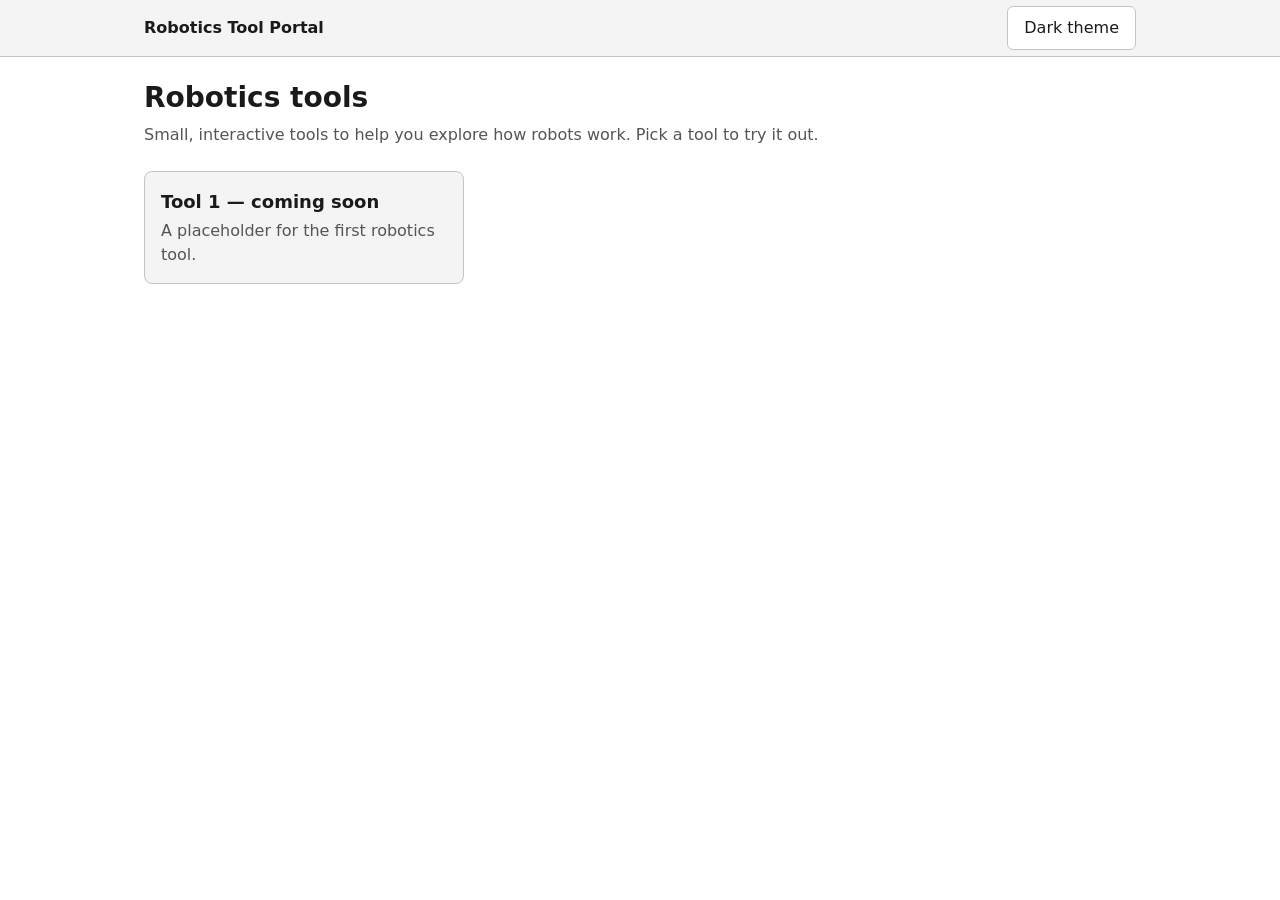
==== index.html @ 7a796272 "Build phase 1 portal with placeholder tool page Homepage with a tool-card grid, shared header with a" ====
<!doctype html>
<html lang="en">
<head>
  <meta charset="utf-8">
  <meta name="viewport" content="width=device-width, initial-scale=1">
  <title>Robotics Tool Portal</title>
  <link rel="stylesheet" href="css/style.css">
  <script src="js/theme.js"></script>
</head>
<body>
  <header class="site-header">
    <div class="container">
      <a class="site-title" href="index.html">Robotics Tool Portal</a>
      <button id="theme-toggle" class="theme-toggle" type="button" aria-pressed="false">Dark theme</button>
    </div>
  </header>

  <main class="container">
    <h1>Robotics tools</h1>
    <p class="intro">Small, interactive tools to help you explore how robots work. Pick a tool to try it out.</p>

    <ul class="tool-grid">
      <li>
        <a class="tool-card" href="tools/tool-1/index.html">
          <h2>Tool 1 — coming soon</h2>
          <p>A placeholder for the first robotics tool.</p>
        </a>
      </li>
    </ul>
  </main>
</body>
</html>
---- css/style.css ----
/* Shared styles for every page. Neutral placeholder look; the visual
   design will be chosen later. Colors are defined once per theme. */

:root,
:root[data-theme="light"] {
  --bg: #ffffff;
  --surface: #f4f4f4;
  --text: #1a1a1a;
  --text-muted: #555555;
  --border: #c4c4c4;
  --focus: #1a56db;
}

:root[data-theme="dark"] {
  --bg: #121212;
  --surface: #1f1f1f;
  --text: #ededed;
  --text-muted: #b3b3b3;
  --border: #4a4a4a;
  --focus: #8ab4f8;
}

*,
*::before,
*::after {
  box-sizing: border-box;
}

body {
  margin: 0;
  background: var(--bg);
  color: var(--text);
  font-family: system-ui, -apple-system, "Segoe UI", Roboto, sans-serif;
  font-size: 1rem;
  line-height: 1.5;
}

a {
  color: var(--text);
}

:focus-visible {
  outline: 3px solid var(--focus);
  outline-offset: 2px;
}

/* Centered content column with a 16px gutter on small screens. */
.container {
  max-width: 64rem;
  margin: 0 auto;
  padding-left: 16px;
  padding-right: 16px;
}

/* Header shared by every page */
.site-header {
  border-bottom: 1px solid var(--border);
  background: var(--surface);
}

.site-header .container {
  display: flex;
  align-items: center;
  justify-content: space-between;
  gap: 1rem;
  min-height: 3.5rem;
}

.site-title {
  font-weight: 700;
  text-decoration: none;
}

.theme-toggle {
  min-height: 44px;
  padding: 0 1rem;
  border: 1px solid var(--border);
  border-radius: 6px;
  background: var(--bg);
  color: var(--text);
  font: inherit;
  cursor: pointer;
}

main {
  padding: 1.5rem 0 3rem;
}

h1 {
  margin: 0 0 0.5rem;
  font-size: 1.75rem;
  line-height: 1.2;
}

.intro {
  margin: 0 0 1.5rem;
  color: var(--text-muted);
}

/* Tool card grid: 1 column on phones, more as space allows. */
.tool-grid {
  display: grid;
  grid-template-columns: repeat(auto-fill, minmax(16rem, 1fr));
  gap: 1rem;
  margin: 0;
  padding: 0;
  list-style: none;
}

.tool-card {
  display: block;
  height: 100%;
  padding: 1rem;
  border: 1px solid var(--border);
  border-radius: 8px;
  background: var(--surface);
  text-decoration: none;
}

.tool-card:hover {
  border-color: var(--text-muted);
}

.tool-card h2 {
  margin: 0 0 0.25rem;
  font-size: 1.125rem;
}

.tool-card p {
  margin: 0;
  color: var(--text-muted);
}

/* "← All tools" link on tool pages */
.back-link {
  display: inline-flex;
  align-items: center;
  min-height: 44px;
  margin-bottom: 0.5rem;
}
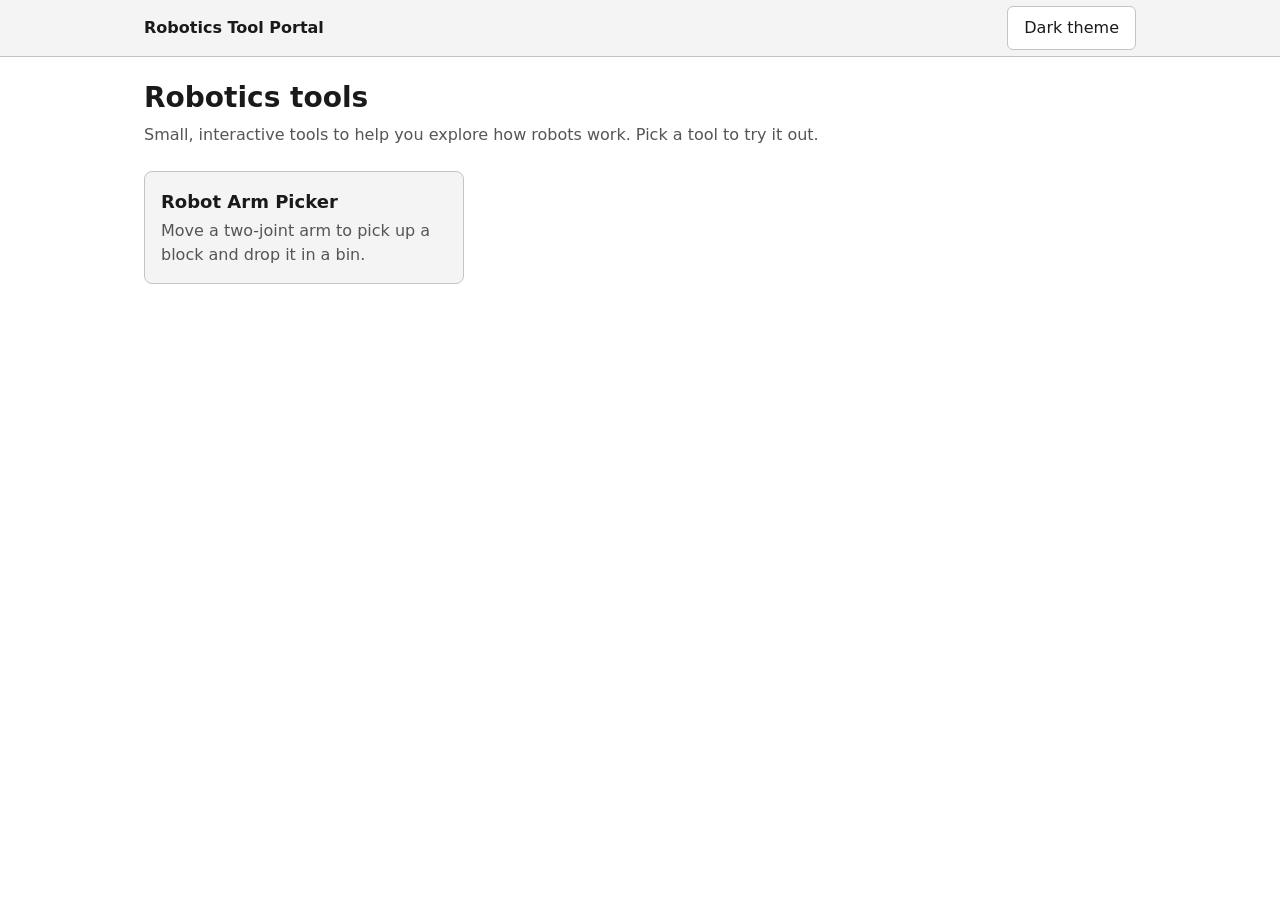
==== commit e106ce07: "Add Robot Arm Picker tool, replacing the Tool 1 placeholder A 2D two-joint arm that picks up a block" ====
--- a/index.html
+++ b/index.html
@@ -21,9 +21,9 @@
 
     <ul class="tool-grid">
       <li>
-        <a class="tool-card" href="tools/tool-1/index.html">
-          <h2>Tool 1 — coming soon</h2>
-          <p>A placeholder for the first robotics tool.</p>
+        <a class="tool-card" href="tools/arm-picker/index.html">
+          <h2>Robot Arm Picker</h2>
+          <p>Move a two-joint arm to pick up a block and drop it in a bin.</p>
         </a>
       </li>
     </ul>
--- a/css/style.css
+++ b/css/style.css
@@ -9,6 +9,13 @@
   --text-muted: #555555;
   --border: #c4c4c4;
   --focus: #1a56db;
+  /* Drawing colors for tools */
+  --arm: #333333;
+  --block: #b4530b;
+  --bin: #5c5c5c;
+  --grid: #e4e4e4;
+  --warn: #b00020;
+  --ok: #1b6e2a;
 }
 
 :root[data-theme="dark"] {
@@ -18,6 +25,12 @@
   --text-muted: #b3b3b3;
   --border: #4a4a4a;
   --focus: #8ab4f8;
+  --arm: #d6d6d6;
+  --block: #f0a35e;
+  --bin: #a8a8a8;
+  --grid: #2a2a2a;
+  --warn: #ff8a94;
+  --ok: #7bd88f;
 }
 
 *,
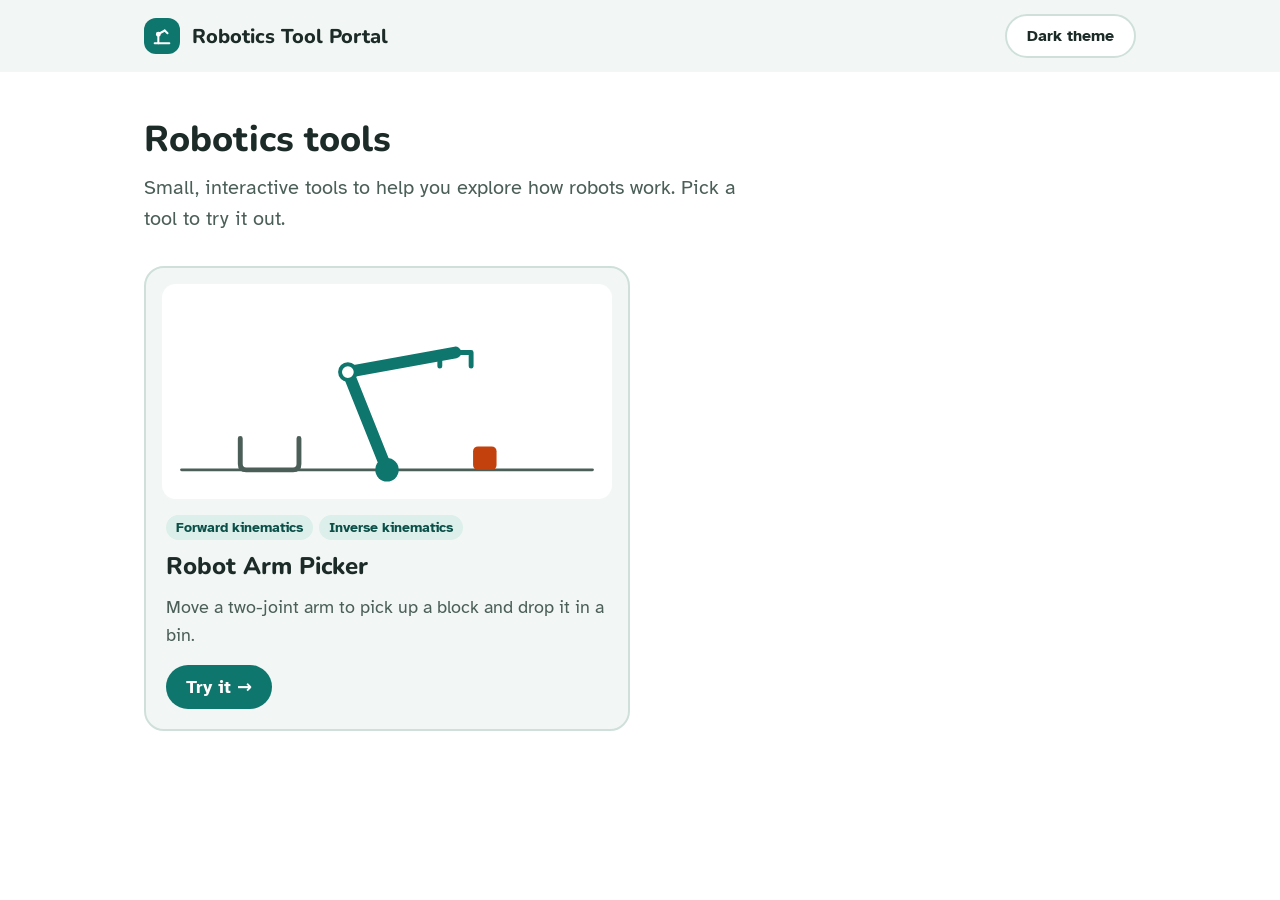
==== commit f6077cab: "Apply the Classroom visual design Nunito headings, Atkinson Hyperlegible body text and Source Code P" ====
--- a/index.html
+++ b/index.html
@@ -4,13 +4,21 @@
   <meta charset="utf-8">
   <meta name="viewport" content="width=device-width, initial-scale=1">
   <title>Robotics Tool Portal</title>
+  <link rel="preconnect" href="https://fonts.googleapis.com">
+  <link rel="preconnect" href="https://fonts.gstatic.com" crossorigin>
+  <link rel="stylesheet" href="https://fonts.googleapis.com/css2?family=Atkinson+Hyperlegible:wght@400;700&family=Nunito:wght@700;800&family=Source+Code+Pro:wght@400;500&display=swap">
   <link rel="stylesheet" href="css/style.css">
   <script src="js/theme.js"></script>
 </head>
 <body>
   <header class="site-header">
     <div class="container">
-      <a class="site-title" href="index.html">Robotics Tool Portal</a>
+      <a class="site-title" href="index.html">
+        <span class="logo" aria-hidden="true">
+          <svg width="22" height="22" viewBox="0 0 24 24" fill="none" stroke="currentColor" stroke-width="2.2" stroke-linecap="round" stroke-linejoin="round"><path d="M4 20h16"/><path d="M8 20V10l7-4"/><circle cx="8" cy="10" r="1.6"/><path d="M15 6l3 3"/></svg>
+        </span>
+        Robotics Tool Portal
+      </a>
       <button id="theme-toggle" class="theme-toggle" type="button" aria-pressed="false">Dark theme</button>
     </div>
   </header>
@@ -22,8 +30,24 @@
     <ul class="tool-grid">
       <li>
         <a class="tool-card" href="tools/arm-picker/index.html">
-          <h2>Robot Arm Picker</h2>
-          <p>Move a two-joint arm to pick up a block and drop it in a bin.</p>
+          <svg class="card-art" viewBox="0 0 460 220" aria-hidden="true">
+            <line class="art-line" x1="20" y1="190" x2="440" y2="190" stroke-width="3" stroke-linecap="round"/>
+            <path class="art-line" d="M80 158 V184 Q80 190 86 190 H134 Q140 190 140 184 V158" fill="none" stroke-width="5" stroke-linecap="round"/>
+            <rect class="art-block" x="318" y="166" width="24" height="24" rx="5"/>
+            <path class="art-arm" d="M230 190 L190 90 L300 70" fill="none" stroke-width="12" stroke-linecap="round" stroke-linejoin="round"/>
+            <circle class="art-base" cx="230" cy="190" r="12"/>
+            <circle class="art-joint" cx="190" cy="90" r="8" stroke-width="4"/>
+            <path class="art-arm" d="M284 84 V70 H316 V84" fill="none" stroke-width="5" stroke-linecap="round" stroke-linejoin="round"/>
+          </svg>
+          <div class="card-body">
+            <div class="chips">
+              <span class="chip">Forward kinematics</span>
+              <span class="chip">Inverse kinematics</span>
+            </div>
+            <h2>Robot Arm Picker</h2>
+            <p>Move a two-joint arm to pick up a block and drop it in a bin.</p>
+            <span class="card-cta">Try it →</span>
+          </div>
         </a>
       </li>
     </ul>
--- a/css/style.css
+++ b/css/style.css
@@ -1,36 +1,47 @@
-/* Shared styles for every page. Neutral placeholder look; the visual
-   design will be chosen later. Colors are defined once per theme. */
+/* Shared styles for every page — "Classroom" design: rounded shapes,
+   teal accent, Nunito headings and Atkinson Hyperlegible body text.
+   Colors are defined once per theme. */
 
 :root,
 :root[data-theme="light"] {
   --bg: #ffffff;
-  --surface: #f4f4f4;
-  --text: #1a1a1a;
-  --text-muted: #555555;
-  --border: #c4c4c4;
-  --focus: #1a56db;
+  --surface: #f2f7f5;
+  --text: #1c2b27;
+  --text-muted: #4b5e58;
+  --border: #cfe0da;
+  --accent: #0f766e;
+  --on-accent: #ffffff;
+  --chip: #dcefea;
+  --chip-text: #0b4f49;
+  --focus: #0f766e;
   /* Drawing colors for tools */
-  --arm: #333333;
-  --block: #b4530b;
-  --bin: #5c5c5c;
-  --grid: #e4e4e4;
-  --warn: #b00020;
-  --ok: #1b6e2a;
+  --arm: #0f766e;
+  --block: #c2410c;
+  --bin: #4b5e58;
+  --grid: #e3ece9;
+  --warn: #b42318;
+  --warn-bg: #fdecea;
+  --ok: #0b4f49;
 }
 
 :root[data-theme="dark"] {
-  --bg: #121212;
-  --surface: #1f1f1f;
-  --text: #ededed;
-  --text-muted: #b3b3b3;
-  --border: #4a4a4a;
-  --focus: #8ab4f8;
-  --arm: #d6d6d6;
-  --block: #f0a35e;
-  --bin: #a8a8a8;
-  --grid: #2a2a2a;
-  --warn: #ff8a94;
-  --ok: #7bd88f;
+  --bg: #101917;
+  --surface: #18241f;
+  --text: #e8f1ee;
+  --text-muted: #a8bdb6;
+  --border: #2c3f38;
+  --accent: #5eead4;
+  --on-accent: #0b1f1b;
+  --chip: #1f3a33;
+  --chip-text: #a7f3e4;
+  --focus: #5eead4;
+  --arm: #5eead4;
+  --block: #fdba74;
+  --bin: #a8bdb6;
+  --grid: #1e2d28;
+  --warn: #ff9b8f;
+  --warn-bg: #3a1f1c;
+  --ok: #a7f3e4;
 }
 
 *,
@@ -43,9 +54,16 @@
   margin: 0;
   background: var(--bg);
   color: var(--text);
-  font-family: system-ui, -apple-system, "Segoe UI", Roboto, sans-serif;
-  font-size: 1rem;
-  line-height: 1.5;
+  font-family: "Atkinson Hyperlegible", system-ui, -apple-system, "Segoe UI", Roboto, sans-serif;
+  font-size: 1.125rem;
+  line-height: 1.55;
+}
+
+h1,
+h2,
+.site-title {
+  font-family: "Nunito", system-ui, -apple-system, "Segoe UI", Roboto, sans-serif;
+  font-weight: 800;
 }
 
 a {
@@ -67,81 +85,159 @@
 
 /* Header shared by every page */
 .site-header {
-  border-bottom: 1px solid var(--border);
   background: var(--surface);
 }
 
 .site-header .container {
   display: flex;
+  flex-wrap: wrap;
   align-items: center;
   justify-content: space-between;
-  gap: 1rem;
-  min-height: 3.5rem;
+  gap: 0.75rem;
+  min-height: 4.5rem;
 }
 
 .site-title {
-  font-weight: 700;
+  display: flex;
+  align-items: center;
+  gap: 0.75rem;
+  min-height: 44px;
+  font-size: 1.25rem;
   text-decoration: none;
 }
 
+.logo {
+  display: inline-flex;
+  align-items: center;
+  justify-content: center;
+  width: 36px;
+  height: 36px;
+  border-radius: 12px;
+  background: var(--accent);
+  color: var(--on-accent);
+}
+
+/* Pill-shaped button, shared by the theme toggle and tool controls */
+.btn,
 .theme-toggle {
   min-height: 44px;
-  padding: 0 1rem;
-  border: 1px solid var(--border);
-  border-radius: 6px;
+  padding: 0 1.25rem;
+  border: 2px solid var(--border);
+  border-radius: 999px;
   background: var(--bg);
   color: var(--text);
   font: inherit;
+  font-size: 1rem;
+  font-weight: 700;
   cursor: pointer;
 }
 
+.btn-primary {
+  border-color: var(--accent);
+  background: var(--accent);
+  color: var(--on-accent);
+}
+
 main {
-  padding: 1.5rem 0 3rem;
+  padding: 3rem 0 4rem;
 }
 
 h1 {
-  margin: 0 0 0.5rem;
-  font-size: 1.75rem;
-  line-height: 1.2;
+  margin: 0 0 0.75rem;
+  font-size: 2.25rem;
+  line-height: 1.1;
 }
 
 .intro {
-  margin: 0 0 1.5rem;
+  max-width: 38rem;
+  margin: 0 0 2rem;
+  font-size: 1.25rem;
   color: var(--text-muted);
 }
 
 /* Tool card grid: 1 column on phones, more as space allows. */
 .tool-grid {
   display: grid;
-  grid-template-columns: repeat(auto-fill, minmax(16rem, 1fr));
-  gap: 1rem;
+  grid-template-columns: repeat(auto-fill, minmax(min(100%, 20rem), 1fr));
+  gap: 1.25rem;
   margin: 0;
   padding: 0;
   list-style: none;
 }
 
 .tool-card {
-  display: block;
+  display: flex;
+  flex-direction: column;
+  gap: 1rem;
   height: 100%;
   padding: 1rem;
-  border: 1px solid var(--border);
-  border-radius: 8px;
+  border: 2px solid var(--border);
+  border-radius: 20px;
   background: var(--surface);
   text-decoration: none;
 }
 
 .tool-card:hover {
-  border-color: var(--text-muted);
+  border-color: var(--accent);
+}
+
+.card-art {
+  display: block;
+  width: 100%;
+  height: auto;
+  border-radius: 14px;
+  background: var(--bg);
+}
+
+.card-art .art-arm { stroke: var(--arm); }
+.card-art .art-joint { fill: var(--bg); stroke: var(--arm); }
+.card-art .art-base { fill: var(--arm); }
+.card-art .art-line { stroke: var(--text-muted); }
+.card-art .art-block { fill: var(--block); }
+
+.card-body {
+  display: flex;
+  flex-direction: column;
+  gap: 0.5rem;
+  padding: 0 0.25rem 0.25rem;
 }
 
 .tool-card h2 {
-  margin: 0 0 0.25rem;
-  font-size: 1.125rem;
+  margin: 0;
+  font-size: 1.5rem;
 }
 
 .tool-card p {
   margin: 0;
   color: var(--text-muted);
+}
+
+.chips {
+  display: flex;
+  flex-wrap: wrap;
+  gap: 0.375rem;
+}
+
+.chip {
+  padding: 0.125rem 0.625rem;
+  border-radius: 999px;
+  background: var(--chip);
+  color: var(--chip-text);
+  font-size: 0.875rem;
+  font-weight: 700;
+}
+
+.card-cta {
+  display: inline-flex;
+  align-self: flex-start;
+  align-items: center;
+  min-height: 44px;
+  margin-top: 0.5rem;
+  padding: 0 1.25rem;
+  border-radius: 999px;
+  background: var(--accent);
+  color: var(--on-accent);
+  font-weight: 700;
 }
 
 /* "← All tools" link on tool pages */
@@ -150,4 +246,6 @@
   align-items: center;
   min-height: 44px;
   margin-bottom: 0.5rem;
-}
+  color: var(--accent);
+  font-weight: 700;
+}
